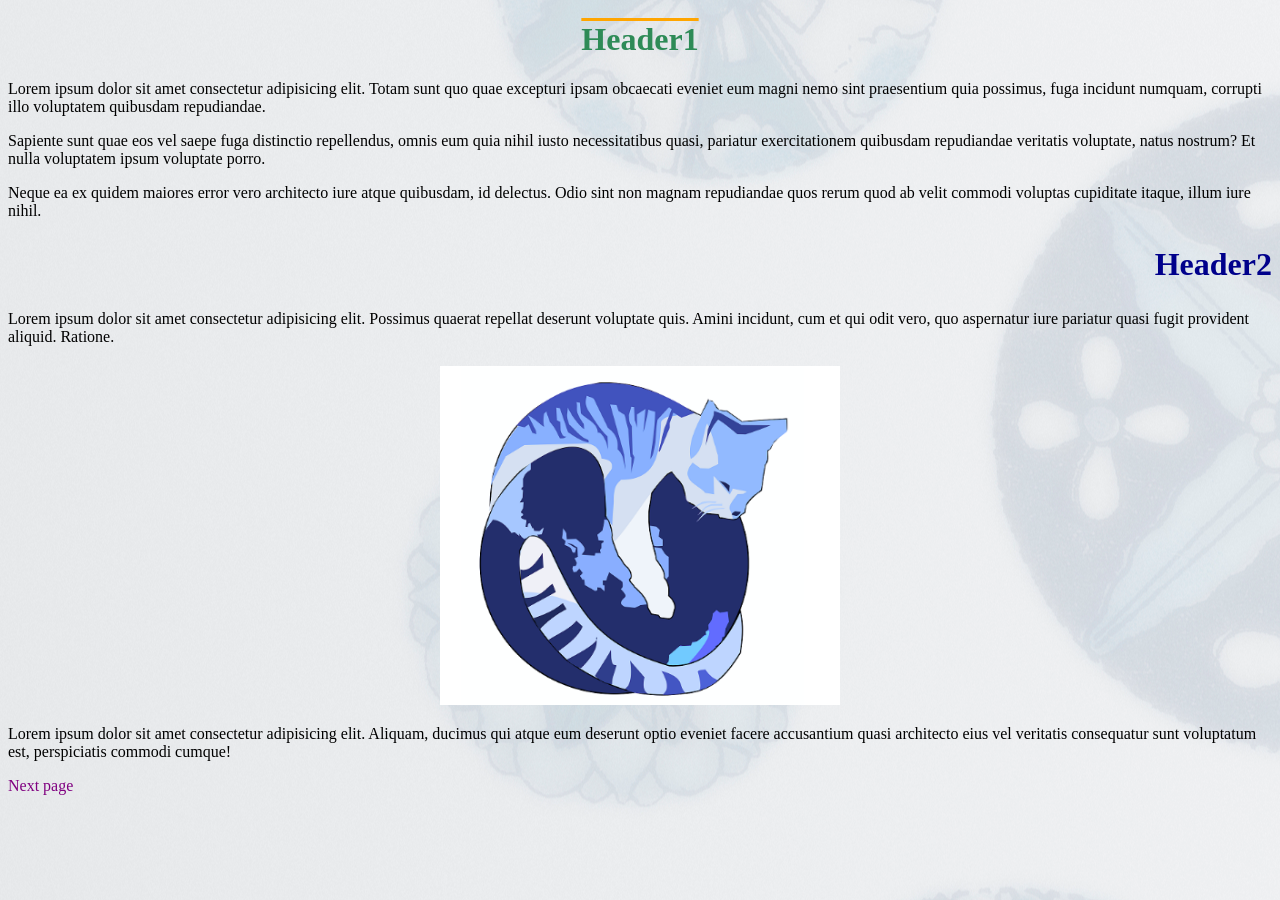
==== src/index.html @ ddca6cbf "feat(task1-and-task2): Выполнено задание 1 и 2 согласно ТЗ 1. Реализована верстка 2 страниц 2. Добав" ====
<!DOCTYPE html>
<html lang="ru">
<head>
    <meta charset="UTF-8">
    <meta name="viewport" content="width=device-width, initial-scale=1.0">
    <title>Главная страница</title>
    <link rel="stylesheet" href="../css/style.css">
</head>
<body>
<h1 class="sea center">Header1</h1>
<p>Lorem ipsum dolor sit amet consectetur adipisicing elit. Totam sunt quo quae excepturi ipsam obcaecati eveniet eum
    magni nemo sint praesentium quia possimus, fuga incidunt numquam, corrupti illo voluptatem quibusdam
    repudiandae.</p>
<p>Sapiente sunt quae eos vel saepe fuga distinctio repellendus, omnis eum quia nihil iusto necessitatibus quasi,
    pariatur exercitationem quibusdam repudiandae veritatis voluptate, natus nostrum? Et nulla voluptatem ipsum
    voluptate porro.</p>
<p>Neque ea ex quidem maiores error vero architecto iure atque quibusdam, id delectus. Odio sint non magnam repudiandae
    quos rerum quod ab velit commodi voluptas cupiditate itaque, illum iure nihil.</p>

<h2 class="blue right big">Header2</h2>
<p>Lorem ipsum dolor sit amet consectetur adipisicing elit. Possimus quaerat repellat deserunt voluptate quis. Amini
    incidunt, cum et qui odit vero, quo aspernatur iure pariatur quasi fugit provident aliquid. Ratione.</p>

<img src="../img/image1.png" alt="Cat Image" width="400">

<p>Lorem ipsum dolor sit amet consectetur adipisicing elit. Aliquam, ducimus qui atque eum deserunt optio eveniet facere
    accusantium quasi architecto eius vel veritatis consequatur sunt voluptatum est, perspiciatis commodi cumque!</p>

<a href="second_page.html">Next page</a>
</body>
</html>
---- css/style.css ----
body {
    background: url('../img/fon.jpg') repeat-y 100%;
}

.blue {
    color: darkblue;
}

.sea {
    color: seagreen;
    text-decoration: overline orange;
}

.center {
    text-align: center;
}

.right {
    text-align: right;
}

.big {
    font-size: 2rem;
}

.small {
    font-size: 0.8rem;
}

table {
    border-top: 10px inset darkcyan;
    border-left: 5px inset yellow;
    border-right: 8px dashed red;
    border-bottom: 5px dotted green;
}

ol {
    list-style-type: lower-greek;
}

ul {
    list-style-type: square;
}

a {
    color: purple;
    text-decoration: none;
}

a:hover {
    text-decoration: underline;
}

img {
    display: block;
    margin: 20px auto;
    max-width: 400px;
}

.side-panel {
    background: url('../img/fon.jpg') repeat-y;
    padding: 20px;
    width: 200px;
    position: fixed;
    right: 0;
    top: 0;
    bottom: 0;
    color: blue;
    font-size: 1.5rem;
    text-align: center;
    font-weight: bold;
}
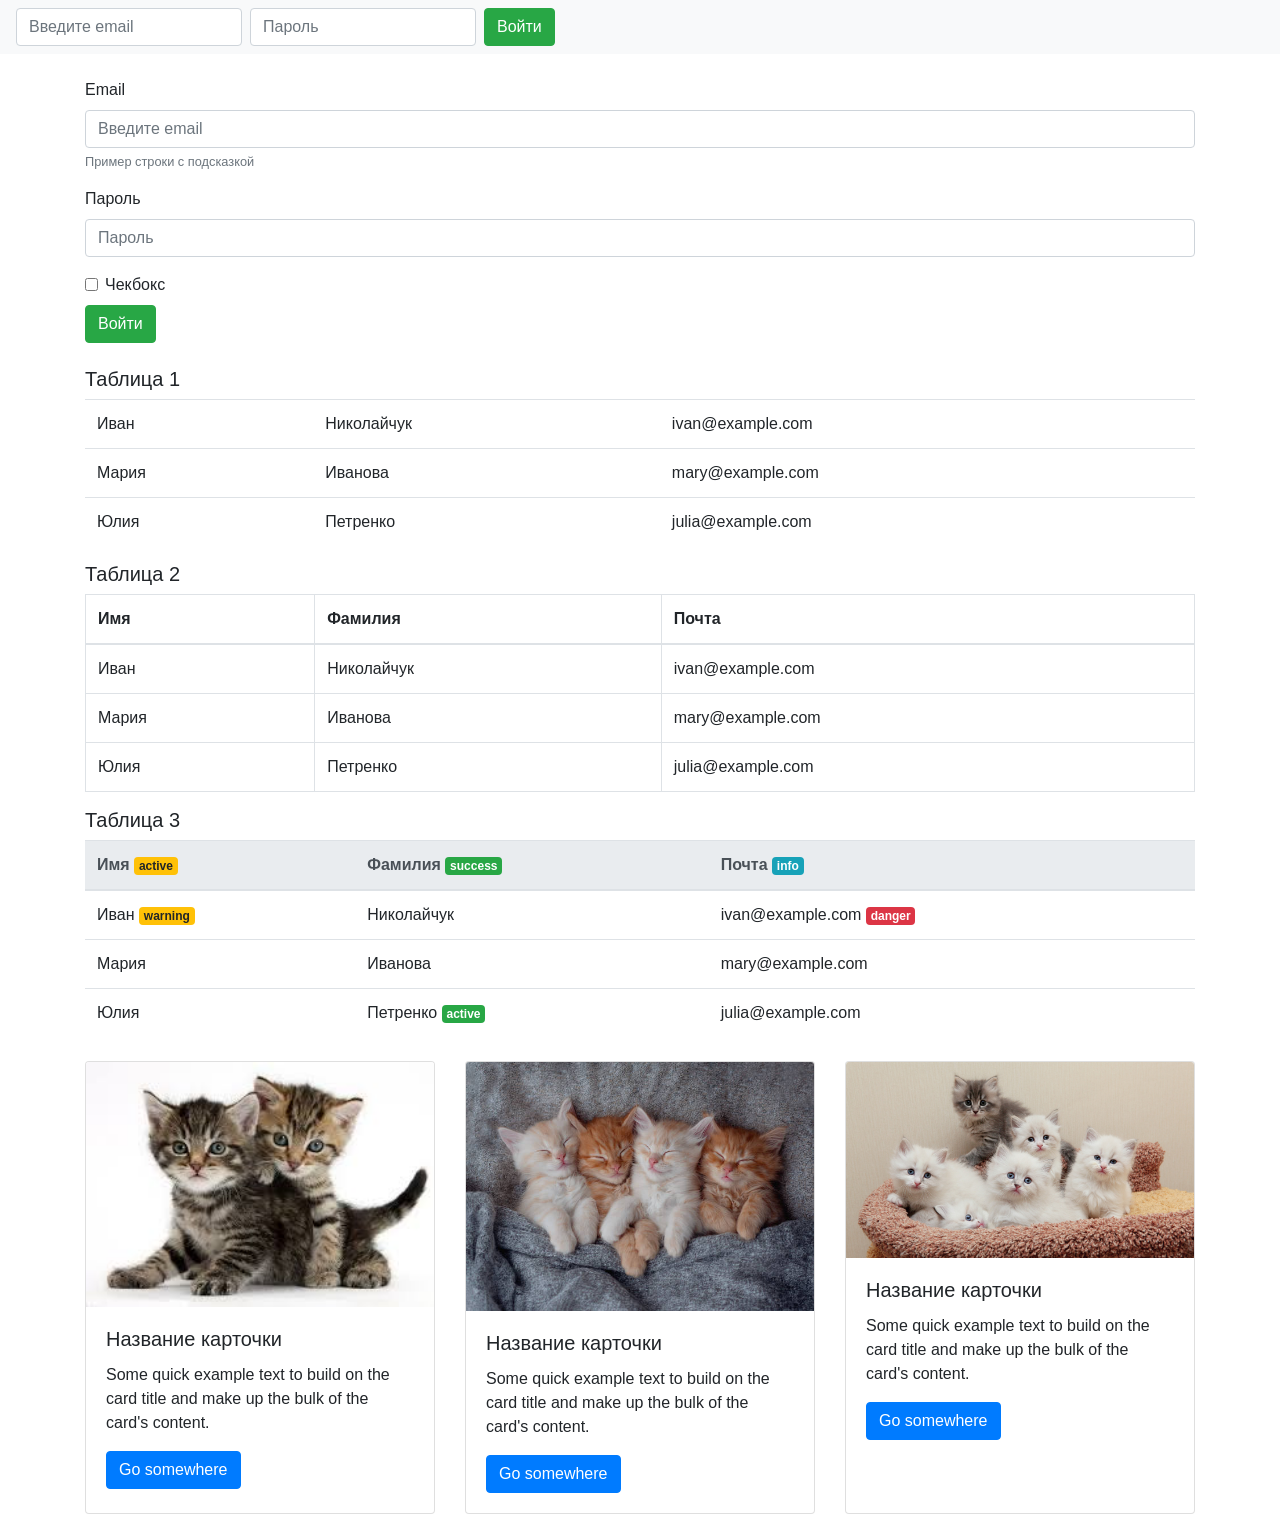
==== commit 3057db8f: "feat(task6): Выполнено задание 6 согласно ТЗ 1. Создал отдельную страницу с использованием фреймворк" ====
--- a/src/index.html
+++ b/src/index.html
@@ -3,29 +3,190 @@
 <head>
     <meta charset="UTF-8">
     <meta name="viewport" content="width=device-width, initial-scale=1.0">
-    <title>Главная страница</title>
-    <link rel="stylesheet" href="../css/style.css">
+    <title>Bootstrap Components</title>
+    <link href="https://stackpath.bootstrapcdn.com/bootstrap/4.5.2/css/bootstrap.min.css" rel="stylesheet">
 </head>
 <body>
-<h1 class="sea center">Header1</h1>
-<p>Lorem ipsum dolor sit amet consectetur adipisicing elit. Totam sunt quo quae excepturi ipsam obcaecati eveniet eum
-    magni nemo sint praesentium quia possimus, fuga incidunt numquam, corrupti illo voluptatem quibusdam
-    repudiandae.</p>
-<p>Sapiente sunt quae eos vel saepe fuga distinctio repellendus, omnis eum quia nihil iusto necessitatibus quasi,
-    pariatur exercitationem quibusdam repudiandae veritatis voluptate, natus nostrum? Et nulla voluptatem ipsum
-    voluptate porro.</p>
-<p>Neque ea ex quidem maiores error vero architecto iure atque quibusdam, id delectus. Odio sint non magnam repudiandae
-    quos rerum quod ab velit commodi voluptas cupiditate itaque, illum iure nihil.</p>
+<!-- Навигационная панель -->
+<nav class="navbar navbar-light bg-light">
+    <form class="form-inline">
+        <input class="form-control mr-sm-2" type="email" placeholder="Введите email">
+        <input class="form-control mr-sm-2" type="password" placeholder="Пароль">
+        <button class="btn btn-success" type="submit">Войти</button>
+    </form>
+</nav>
 
-<h2 class="blue right big">Header2</h2>
-<p>Lorem ipsum dolor sit amet consectetur adipisicing elit. Possimus quaerat repellat deserunt voluptate quis. Amini
-    incidunt, cum et qui odit vero, quo aspernatur iure pariatur quasi fugit provident aliquid. Ratione.</p>
+<!-- Форма входа -->
+<div class="container mt-4">
+    <form>
+        <div class="form-group">
+            <label for="emailInput">Email</label>
+            <input type="email" class="form-control" id="emailInput" placeholder="Введите email">
+            <small class="form-text text-muted">Пример строки с подсказкой</small>
+        </div>
+        <div class="form-group">
+            <label for="passwordInput">Пароль</label>
+            <input type="password" class="form-control" id="passwordInput" placeholder="Пароль">
+        </div>
+        <div class="form-check">
+            <input type="checkbox" class="form-check-input" id="exampleCheck1">
+            <label class="form-check-label" for="exampleCheck1">Чекбокс</label>
+        </div>
+        <button type="submit" class="btn btn-success mt-2">Войти</button>
+    </form>
+</div>
 
-<img src="../img/image1.png" alt="Cat Image" width="400">
+<!-- Таблицы -->
+<div class="container mt-4">
+    <h5>Таблица 1</h5>
+    <table class="table">
+        <tr>
+            <td>Иван</td>
+            <td>Николайчук</td>
+            <td>ivan@example.com</td>
+        </tr>
+        <tr>
+            <td>Мария</td>
+            <td>Иванова</td>
+            <td>mary@example.com</td>
+        </tr>
+        <tr>
+            <td>Юлия</td>
+            <td>Петренко</td>
+            <td>julia@example.com</td>
+        </tr>
+    </table>
 
-<p>Lorem ipsum dolor sit amet consectetur adipisicing elit. Aliquam, ducimus qui atque eum deserunt optio eveniet facere
-    accusantium quasi architecto eius vel veritatis consequatur sunt voluptatum est, perspiciatis commodi cumque!</p>
+    <h5>Таблица 2</h5>
+    <table class="table table-bordered">
+        <thead>
+        <tr>
+            <th>Имя</th>
+            <th>Фамилия</th>
+            <th>Почта</th>
+        </tr>
+        </thead>
+        <tbody>
+        <tr>
+            <td>Иван</td>
+            <td>Николайчук</td>
+            <td>ivan@example.com</td>
+        </tr>
+        <tr>
+            <td>Мария</td>
+            <td>Иванова</td>
+            <td>mary@example.com</td>
+        </tr>
+        <tr>
+            <td>Юлия</td>
+            <td>Петренко</td>
+            <td>julia@example.com</td>
+        </tr>
+        </tbody>
+    </table>
 
-<a href="second_page.html">Next page</a>
+    <h5>Таблица 3</h5>
+    <table class="table">
+        <thead class="thead-light">
+        <tr>
+            <th>Имя <span class="badge badge-warning">active</span></th>
+            <th>Фамилия <span class="badge badge-success">success</span></th>
+            <th>Почта <span class="badge badge-info">info</span></th>
+        </tr>
+        </thead>
+        <tbody>
+        <tr>
+            <td>Иван <span class="badge badge-warning">warning</span></td>
+            <td>Николайчук</td>
+            <td>ivan@example.com <span class="badge badge-danger">danger</span></td>
+        </tr>
+        <tr>
+            <td>Мария</td>
+            <td>Иванова</td>
+            <td>mary@example.com</td>
+        </tr>
+        <tr>
+            <td>Юлия</td>
+            <td>Петренко <span class="badge badge-success">active</span></td>
+            <td>julia@example.com</td>
+        </tr>
+        </tbody>
+    </table>
+</div>
+
+<!-- Карточки -->
+<div class="container mt-4">
+    <div class="card-deck">
+        <div class="card">
+            <img src="../img/cat1.jpg" class="card-img-top img-fluid" alt="...">
+            <div class="card-body">
+                <h5 class="card-title">Название карточки</h5>
+                <p class="card-text">Some quick example text to build on the card title and make up the bulk of the
+                    card's content.</p>
+                <button type="button" class="btn btn-primary" data-toggle="modal" data-target="#exampleModal">Go
+                    somewhere
+                </button>
+            </div>
+        </div>
+        <div class="card">
+            <img src="../img/cat2.jpg" class="card-img-top img-fluid" alt="...">
+            <div class="card-body">
+                <h5 class="card-title">Название карточки</h5>
+                <p class="card-text">Some quick example text to build on the card title and make up the bulk of the
+                    card's content.</p>
+                <a href="#" class="btn btn-primary">Go somewhere</a>
+            </div>
+        </div>
+        <div class="card">
+            <img src="../img/cat3.jpg" class="card-img-top img-fluid" alt="...">
+            <div class="card-body">
+                <h5 class="card-title">Название карточки</h5>
+                <p class="card-text">Some quick example text to build on the card title and make up the bulk of the
+                    card's content.</p>
+                <a href="#" class="btn btn-primary">Go somewhere</a>
+            </div>
+        </div>
+    </div>
+</div>
+
+<!-- Модальное окно -->
+<div class="modal fade" id="exampleModal" tabindex="-1" role="dialog" aria-labelledby="exampleModalLabel"
+     aria-hidden="true">
+    <div class="modal-dialog" role="document">
+        <div class="modal-content">
+            <div class="modal-header">
+                <h5 class="modal-title" id="exampleModalLabel">Modal title</h5>
+                <button type="button" class="close" data-dismiss="modal" aria-label="Close">
+                    <span aria-hidden="true">&times;</span>
+                </button>
+            </div>
+            <div class="modal-body">
+                <form>
+                    <div class="form-group">
+                        <label for="modalEmail">Email address</label>
+                        <input type="email" class="form-control" id="modalEmail" placeholder="Enter email">
+                    </div>
+                    <div class="form-group">
+                        <label for="modalPassword">Password</label>
+                        <input type="password" class="form-control" id="modalPassword" placeholder="Password">
+                    </div>
+                    <div class="form-check">
+                        <input type="checkbox" class="form-check-input" id="checkMeOut">
+                        <label class="form-check-label" for="checkMeOut">Check me out</label>
+                    </div>
+                    <button type="submit" class="btn btn-primary mt-2">Submit</button>
+                </form>
+            </div>
+            <div class="modal-footer">
+                <button type="button" class="btn btn-secondary" data-dismiss="modal">Close</button>
+                <button type="button" class="btn btn-primary">Save changes</button>
+            </div>
+        </div>
+    </div>
+</div>
+
+<script src="https://code.jquery.com/jquery-3.5.1.slim.min.js"></script>
+<script src="https://cdn.jsdelivr.net/npm/@popperjs/core@2.5.4/dist/umd/popper.min.js"></script>
+<script src="https://stackpath.bootstrapcdn.com/bootstrap/4.5.2/js/bootstrap.min.js"></script>
 </body>
 </html>
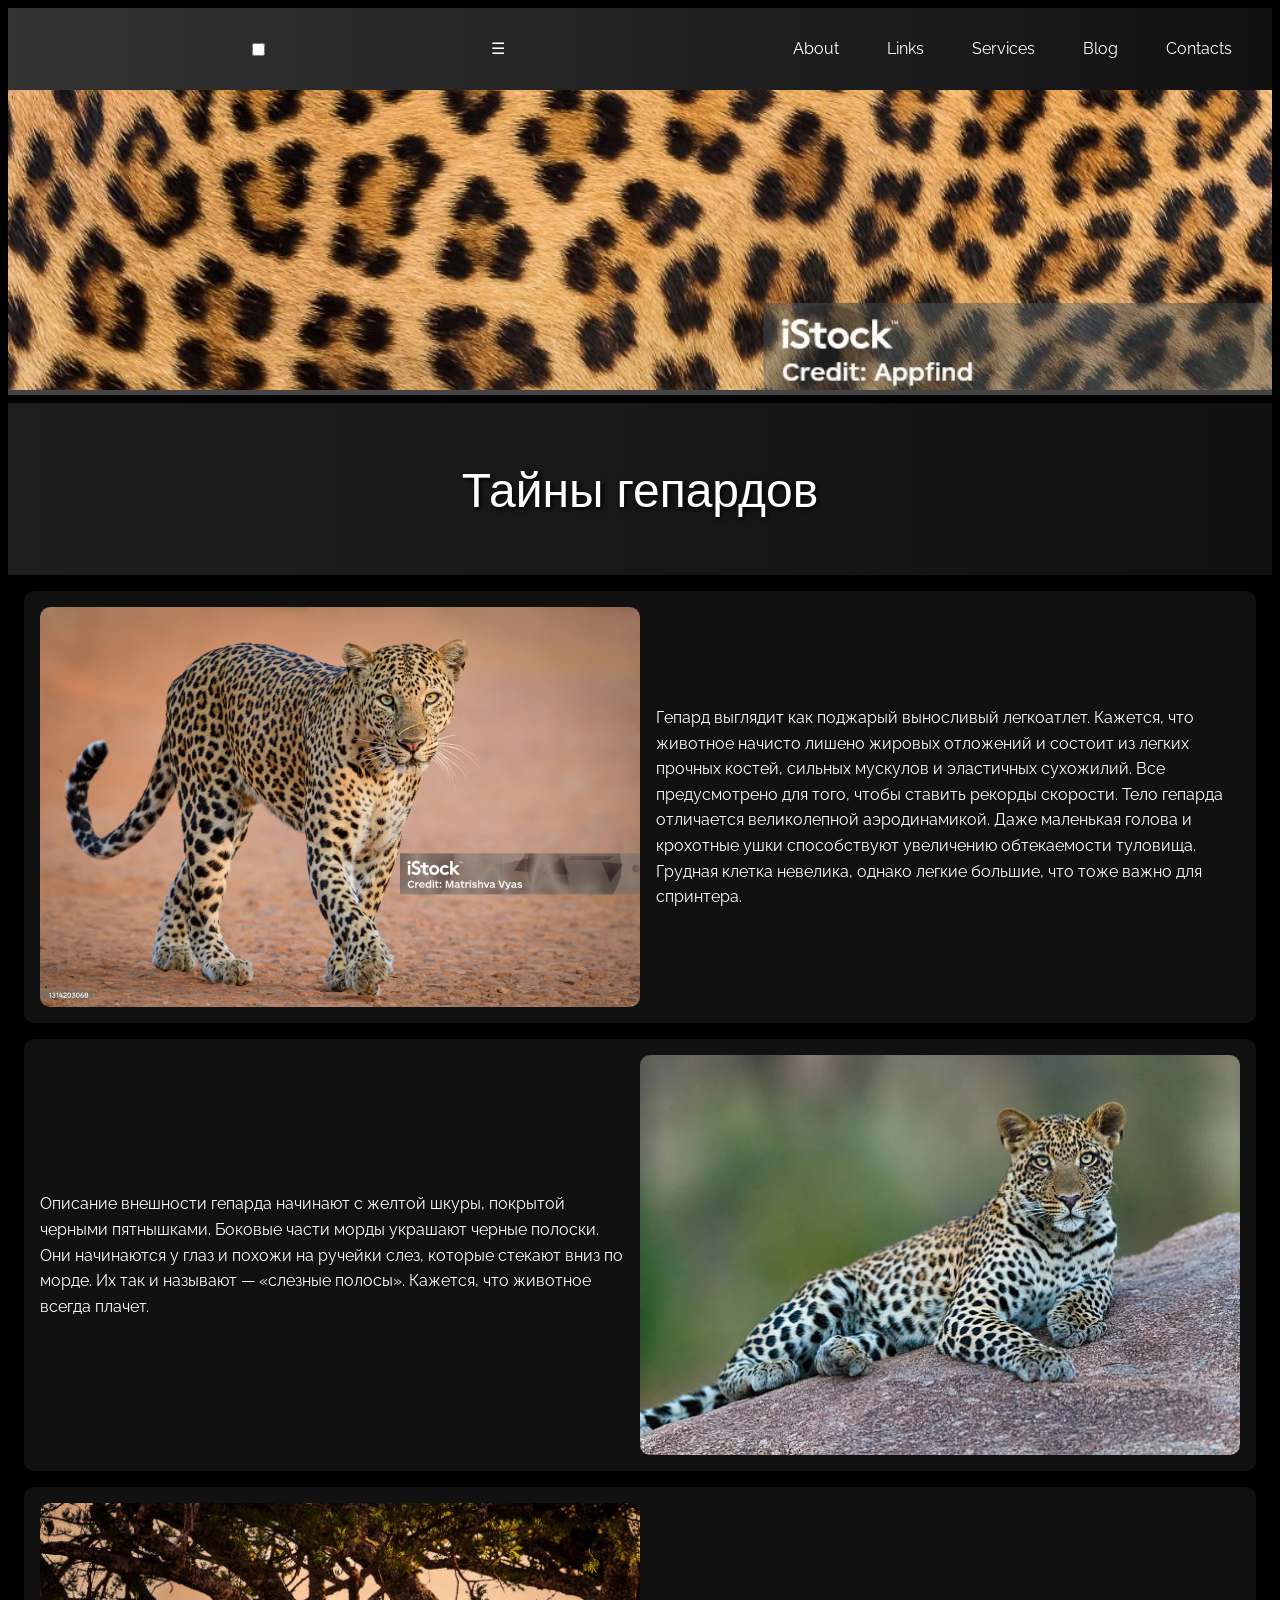
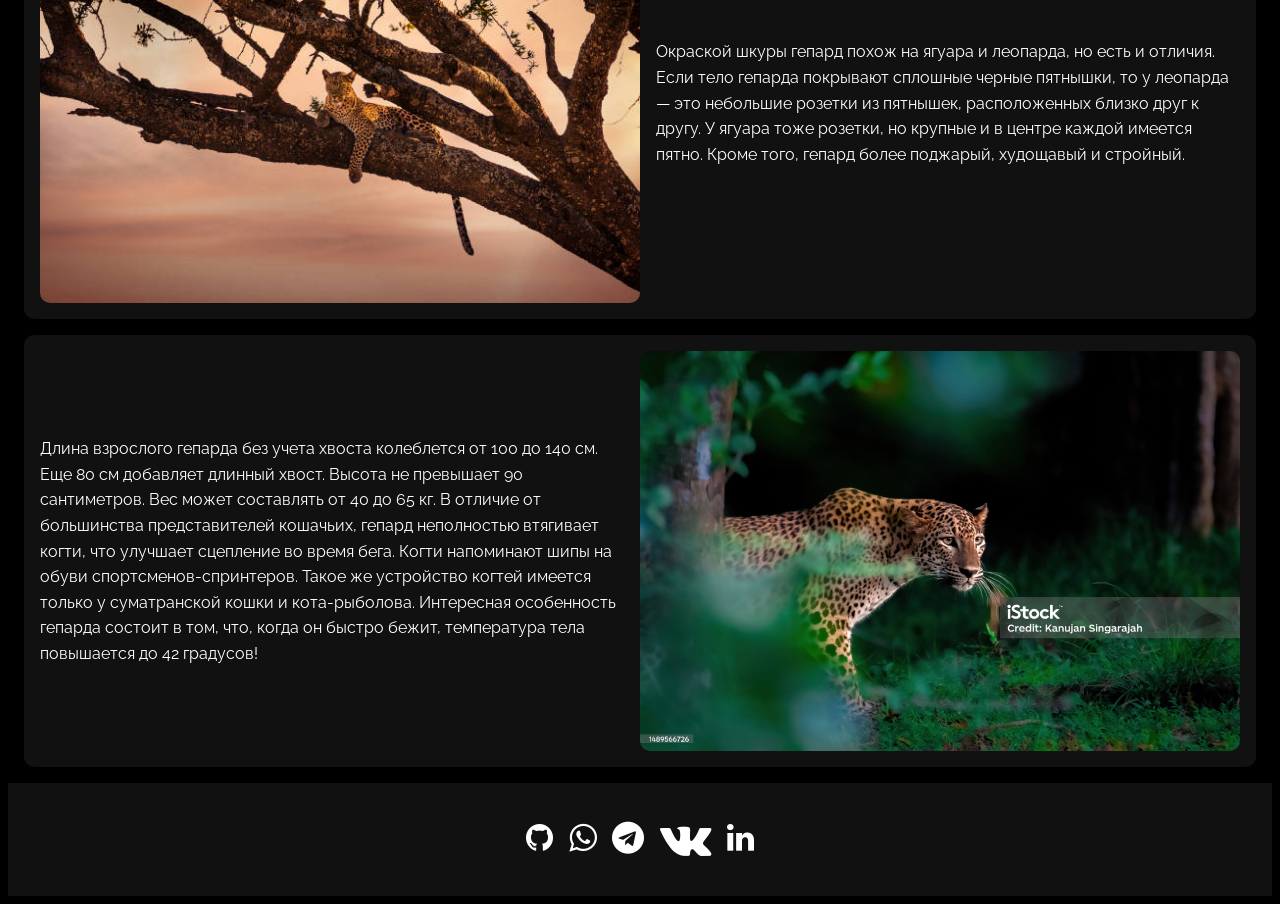
==== commit 8a8a4168: "feat(task-4): Выполнено задание 4" ====
--- a/src/index.html
+++ b/src/index.html
@@ -3,190 +3,72 @@
 <head>
     <meta charset="UTF-8">
     <meta name="viewport" content="width=device-width, initial-scale=1.0">
-    <title>Bootstrap Components</title>
-    <link href="https://stackpath.bootstrapcdn.com/bootstrap/4.5.2/css/bootstrap.min.css" rel="stylesheet">
+    <title>Тайны гепардов</title>
+    <link rel="stylesheet" href="https://cdnjs.cloudflare.com/ajax/libs/font-awesome/4.7.0/css/font-awesome.min.css">
+    <link href="https://fonts.googleapis.com/css2?family=Raleway:wght@700&family=Orbitron:wght@900&display=swap"
+          rel="stylesheet">
+    <link rel="stylesheet" href="../css/style.css">
 </head>
+
 <body>
-<!-- Навигационная панель -->
-<nav class="navbar navbar-light bg-light">
-    <form class="form-inline">
-        <input class="form-control mr-sm-2" type="email" placeholder="Введите email">
-        <input class="form-control mr-sm-2" type="password" placeholder="Пароль">
-        <button class="btn btn-success" type="submit">Войти</button>
-    </form>
-</nav>
+<section class="top-nav">
+    <div class="logo"></div>
+    <input id="menu-toggle" type="checkbox"/>
+    <label class="menu-button-container" for="menu-toggle">
+        <div class="menu-button">☰</div>
+    </label>
+    <ul class="menu">
+        <li>About</li>
+        <li>Links</li>
+        <li>Services</li>
+        <li>Blog</li>
+        <li>Contacts</li>
+    </ul>
+</section>
 
-<!-- Форма входа -->
-<div class="container mt-4">
-    <form>
-        <div class="form-group">
-            <label for="emailInput">Email</label>
-            <input type="email" class="form-control" id="emailInput" placeholder="Введите email">
-            <small class="form-text text-muted">Пример строки с подсказкой</small>
-        </div>
-        <div class="form-group">
-            <label for="passwordInput">Пароль</label>
-            <input type="password" class="form-control" id="passwordInput" placeholder="Пароль">
-        </div>
-        <div class="form-check">
-            <input type="checkbox" class="form-check-input" id="exampleCheck1">
-            <label class="form-check-label" for="exampleCheck1">Чекбокс</label>
-        </div>
-        <button type="submit" class="btn btn-success mt-2">Войти</button>
-    </form>
-</div>
+<img src="../img/5.jpg" alt="Гепард" class="header-image">
 
-<!-- Таблицы -->
-<div class="container mt-4">
-    <h5>Таблица 1</h5>
-    <table class="table">
-        <tr>
-            <td>Иван</td>
-            <td>Николайчук</td>
-            <td>ivan@example.com</td>
-        </tr>
-        <tr>
-            <td>Мария</td>
-            <td>Иванова</td>
-            <td>mary@example.com</td>
-        </tr>
-        <tr>
-            <td>Юлия</td>
-            <td>Петренко</td>
-            <td>julia@example.com</td>
-        </tr>
-    </table>
+<div class="main-title">Тайны гепардов</div>
 
-    <h5>Таблица 2</h5>
-    <table class="table table-bordered">
-        <thead>
-        <tr>
-            <th>Имя</th>
-            <th>Фамилия</th>
-            <th>Почта</th>
-        </tr>
-        </thead>
-        <tbody>
-        <tr>
-            <td>Иван</td>
-            <td>Николайчук</td>
-            <td>ivan@example.com</td>
-        </tr>
-        <tr>
-            <td>Мария</td>
-            <td>Иванова</td>
-            <td>mary@example.com</td>
-        </tr>
-        <tr>
-            <td>Юлия</td>
-            <td>Петренко</td>
-            <td>julia@example.com</td>
-        </tr>
-        </tbody>
-    </table>
-
-    <h5>Таблица 3</h5>
-    <table class="table">
-        <thead class="thead-light">
-        <tr>
-            <th>Имя <span class="badge badge-warning">active</span></th>
-            <th>Фамилия <span class="badge badge-success">success</span></th>
-            <th>Почта <span class="badge badge-info">info</span></th>
-        </tr>
-        </thead>
-        <tbody>
-        <tr>
-            <td>Иван <span class="badge badge-warning">warning</span></td>
-            <td>Николайчук</td>
-            <td>ivan@example.com <span class="badge badge-danger">danger</span></td>
-        </tr>
-        <tr>
-            <td>Мария</td>
-            <td>Иванова</td>
-            <td>mary@example.com</td>
-        </tr>
-        <tr>
-            <td>Юлия</td>
-            <td>Петренко <span class="badge badge-success">active</span></td>
-            <td>julia@example.com</td>
-        </tr>
-        </tbody>
-    </table>
-</div>
-
-<!-- Карточки -->
-<div class="container mt-4">
-    <div class="card-deck">
-        <div class="card">
-            <img src="../img/cat1.jpg" class="card-img-top img-fluid" alt="...">
-            <div class="card-body">
-                <h5 class="card-title">Название карточки</h5>
-                <p class="card-text">Some quick example text to build on the card title and make up the bulk of the
-                    card's content.</p>
-                <button type="button" class="btn btn-primary" data-toggle="modal" data-target="#exampleModal">Go
-                    somewhere
-                </button>
-            </div>
-        </div>
-        <div class="card">
-            <img src="../img/cat2.jpg" class="card-img-top img-fluid" alt="...">
-            <div class="card-body">
-                <h5 class="card-title">Название карточки</h5>
-                <p class="card-text">Some quick example text to build on the card title and make up the bulk of the
-                    card's content.</p>
-                <a href="#" class="btn btn-primary">Go somewhere</a>
-            </div>
-        </div>
-        <div class="card">
-            <img src="../img/cat3.jpg" class="card-img-top img-fluid" alt="...">
-            <div class="card-body">
-                <h5 class="card-title">Название карточки</h5>
-                <p class="card-text">Some quick example text to build on the card title and make up the bulk of the
-                    card's content.</p>
-                <a href="#" class="btn btn-primary">Go somewhere</a>
-            </div>
-        </div>
+<div class="chess">
+    <div class="chess-item">
+        <img src="../img/1.jpg" alt="">
+        <p>Гепард выглядит как поджарый выносливый легкоатлет. Кажется, что животное начисто лишено жировых отложений и
+            состоит из легких прочных костей, сильных мускулов и эластичных сухожилий. Все предусмотрено для того, чтобы
+            ставить рекорды скорости. Тело гепарда отличается великолепной аэродинамикой. Даже маленькая голова и
+            крохотные ушки способствуют увеличению обтекаемости туловища. Грудная клетка невелика, однако легкие
+            большие, что тоже важно для спринтера.</p>
+    </div>
+    <div class="chess-item">
+        <img src="../img/2.jpg" alt="">
+        <p>Описание внешности гепарда начинают с желтой шкуры, покрытой черными пятнышками. Боковые части морды украшают
+            черные полоски. Они начинаются у глаз и похожи на ручейки слез, которые стекают вниз по морде. Их так и
+            называют — «слезные полосы». Кажется, что животное всегда плачет.</p>
+    </div>
+    <div class="chess-item">
+        <img src="../img/3.jpg" alt="">
+        <p>Окраской шкуры гепард похож на ягуара и леопарда, но есть и отличия. Если тело гепарда покрывают сплошные
+            черные пятнышки, то у леопарда — это небольшие розетки из пятнышек, расположенных близко друг к другу. У
+            ягуара тоже розетки, но крупные и в центре каждой имеется пятно. Кроме того, гепард более поджарый,
+            худощавый и стройный.</p>
+    </div>
+    <div class="chess-item">
+        <img src="../img/4.jpg" alt="">
+        <p>Длина взрослого гепарда без учета хвоста колеблется от 100 до 140 см. Еще 80 см добавляет длинный хвост.
+            Высота не превышает 90 сантиметров. Вес может составлять от 40 до 65 кг. В отличие от большинства
+            представителей кошачьих, гепард неполностью втягивает когти, что улучшает сцепление во время бега. Когти
+            напоминают шипы на обуви спортсменов-спринтеров. Такое же устройство когтей имеется только у суматранской
+            кошки и кота-рыболова. Интересная особенность гепарда состоит в том, что, когда он быстро бежит, температура
+            тела повышается до 42 градусов!</p>
     </div>
 </div>
 
-<!-- Модальное окно -->
-<div class="modal fade" id="exampleModal" tabindex="-1" role="dialog" aria-labelledby="exampleModalLabel"
-     aria-hidden="true">
-    <div class="modal-dialog" role="document">
-        <div class="modal-content">
-            <div class="modal-header">
-                <h5 class="modal-title" id="exampleModalLabel">Modal title</h5>
-                <button type="button" class="close" data-dismiss="modal" aria-label="Close">
-                    <span aria-hidden="true">&times;</span>
-                </button>
-            </div>
-            <div class="modal-body">
-                <form>
-                    <div class="form-group">
-                        <label for="modalEmail">Email address</label>
-                        <input type="email" class="form-control" id="modalEmail" placeholder="Enter email">
-                    </div>
-                    <div class="form-group">
-                        <label for="modalPassword">Password</label>
-                        <input type="password" class="form-control" id="modalPassword" placeholder="Password">
-                    </div>
-                    <div class="form-check">
-                        <input type="checkbox" class="form-check-input" id="checkMeOut">
-                        <label class="form-check-label" for="checkMeOut">Check me out</label>
-                    </div>
-                    <button type="submit" class="btn btn-primary mt-2">Submit</button>
-                </form>
-            </div>
-            <div class="modal-footer">
-                <button type="button" class="btn btn-secondary" data-dismiss="modal">Close</button>
-                <button type="button" class="btn btn-primary">Save changes</button>
-            </div>
-        </div>
-    </div>
+<div class="footer icons">
+    <div class="icon-item"><i class="fa fa-github fa-2x" aria-hidden="true"></i></div>
+    <div class="icon-item"><i class="fa fa-whatsapp fa-2x" aria-hidden="true"></i></div>
+    <div class="icon-item"><i class="fa fa-telegram fa-2x" aria-hidden="true"></i></div>
+    <div class="icon-item"><i class="fa fa-vk fa-3x" aria-hidden="true"></i></div>
+    <div class="icon-item"><i class="fa fa-linkedin fa-2x" aria-hidden="true"></i></div>
 </div>
-
-<script src="https://code.jquery.com/jquery-3.5.1.slim.min.js"></script>
-<script src="https://cdn.jsdelivr.net/npm/@popperjs/core@2.5.4/dist/umd/popper.min.js"></script>
-<script src="https://stackpath.bootstrapcdn.com/bootstrap/4.5.2/js/bootstrap.min.js"></script>
 </body>
-</html>
+</html>
--- a/css/style.css
+++ b/css/style.css
@@ -0,0 +1,150 @@
+{
+    box-sizing: border-box;
+    margin: 0;
+    padding: 0;
+}
+
+body {
+    font-family: 'Raleway', sans-serif;
+    background-color: #000;
+    color: #fff;
+    line-height: 1.6;
+}
+
+.top-nav {
+    display: flex;
+    align-items: center;
+    justify-content: space-between;
+    background: linear-gradient(to right, #333333, #111);
+    height: 50px;
+    padding: 1em;
+    position: sticky;
+    top: 0;
+    z-index: 100;
+}
+
+.menu {
+    display: flex;
+    list-style: none;
+}
+
+.menu li {
+    margin: 0 1rem;
+    transition: color 0.3s, border-radius 0.3s;
+    cursor: pointer;
+    padding: 0.5em;
+}
+
+.menu li:hover {
+    color: #ff6600;
+    background-color: #222;
+    border-radius: 10px;
+}
+
+.header-image {
+    width: 100%;
+    height: 300px;
+    object-fit: cover;
+    border-bottom: 5px solid #444;
+}
+
+.main-title {
+    font-family: 'Orbitron', sans-serif;
+    font-size: 3em;
+    text-align: center;
+    padding: 1em 0;
+    background: linear-gradient(to right, #1e1e1e, #111);
+    text-shadow: 2px 2px 5px #000;
+}
+
+.chess {
+    display: flex;
+    flex-direction: column;
+    gap: 1em;
+    padding: 1em;
+}
+
+.chess-item {
+    background: #111;
+    border-radius: 10px;
+    overflow: hidden;
+    display: flex;
+    gap: 1em;
+    align-items: center;
+    padding: 1em;
+    transition: transform 0.3s, border-radius 0.3s;
+}
+
+.chess-item:hover {
+    border-radius: 20px;
+    transform: scale(1.01);
+}
+
+.chess-item:nth-child(even) {
+    flex-direction: row-reverse;
+}
+
+.chess-item img {
+    aspect-ratio: 1.5 / 1;
+    width: 50%;
+    object-fit: cover;
+    border-radius: 10px;
+    transition: border-radius 0.3s;
+}
+
+.chess-item img:hover {
+    border-radius: 20px;
+}
+
+.chess-item p {
+    width: 50%;
+}
+
+.footer {
+    display: flex;
+    justify-content: center;
+    align-items: center;
+    gap: 1em;
+    padding: 2em 1em;
+    background-color: #111;
+    flex-wrap: wrap;
+}
+
+.icon-item {
+    color: white;
+    transition: transform 0.3s, color 0.3s;
+}
+
+.icon-item:hover {
+    color: #ff6600;
+    transform: scale(1.2);
+}
+
+@media (max-width: 800px) {
+    .menu {
+        display: none;
+        flex-direction: column;
+    }
+
+    .menu-button-container {
+        display: flex;
+        cursor: pointer;
+    }
+
+    #menu-toggle {
+        display: none;
+    }
+
+    #menu-toggle:checked ~ .menu {
+        display: flex;
+    }
+
+    .chess-item {
+        flex-direction: column !important;
+    }
+
+    .chess-item img,
+    .chess-item p {
+        width: 100%;
+    }
+}
